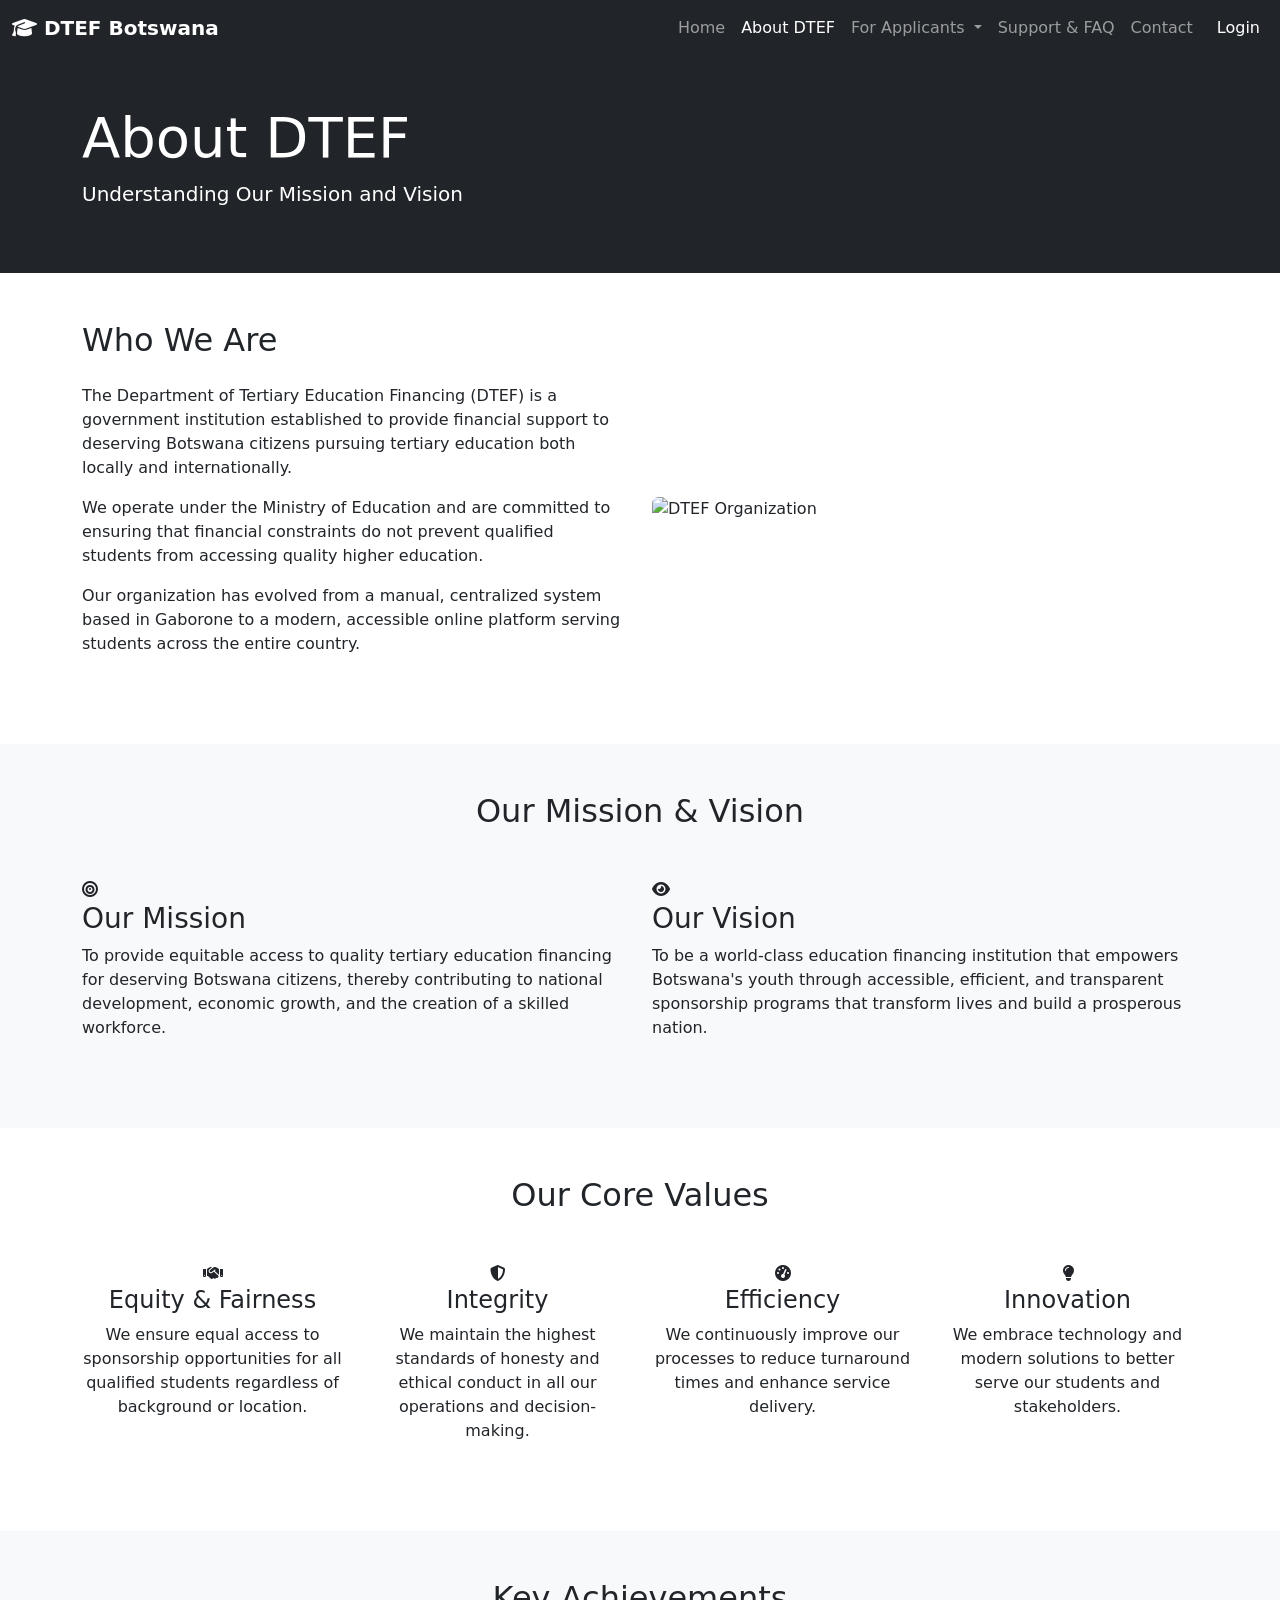
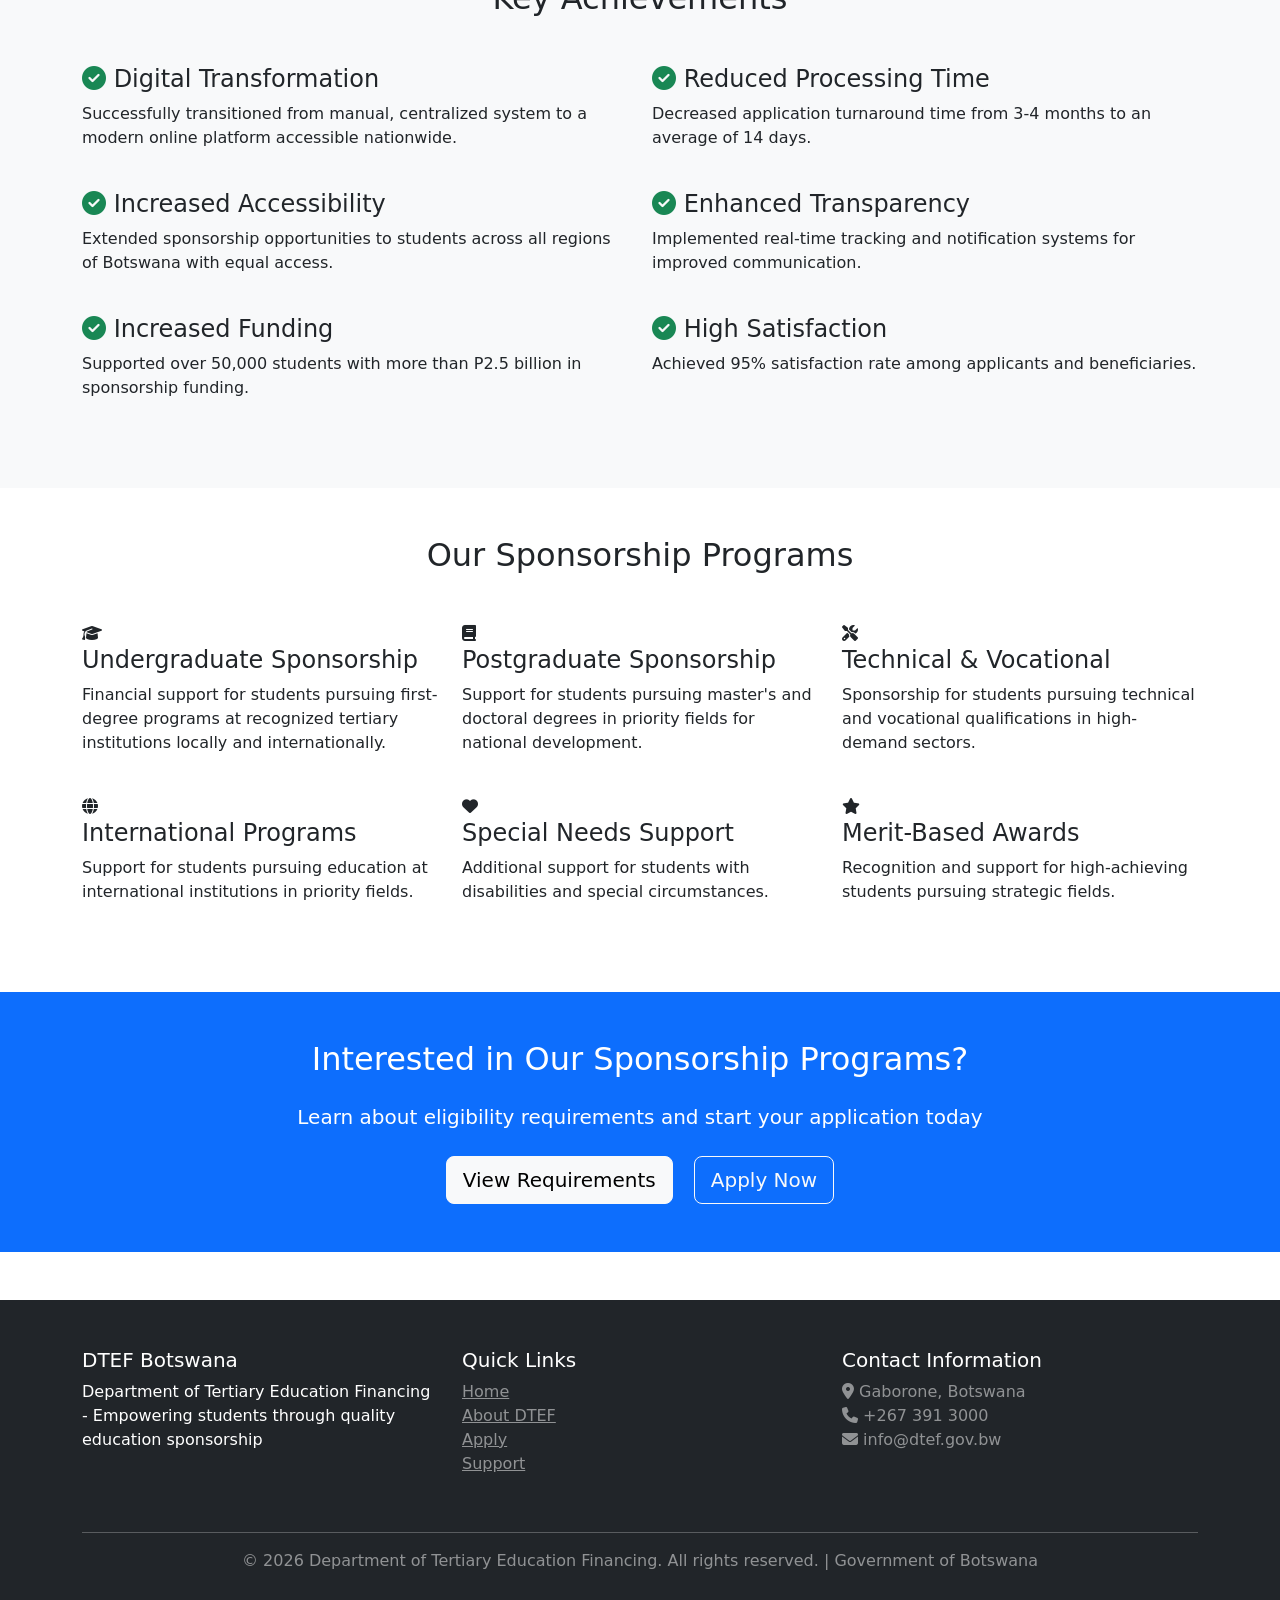
==== about.html @ 0f79ee28 "about.html" ====
<!DOCTYPE html>
<html lang="en">
<head>
    <meta charset="UTF-8">
    <meta name="viewport" content="width=device-width, initial-scale=1.0">
    <meta name="description" content="Learn about DTEF - Department of Tertiary Education Financing in Botswana">
    <title>About DTEF | Department of Tertiary Education Financing</title>
    
    <!-- Bootstrap CSS -->
    <link href="https://cdn.jsdelivr.net/npm/bootstrap@5.3.0/dist/css/bootstrap.min.css" rel="stylesheet">
    <!-- Font Awesome for icons -->
    <link rel="stylesheet" href="https://cdnjs.cloudflare.com/ajax/libs/font-awesome/6.4.0/css/all.min.css">
    <!-- Custom CSS -->
    <link rel="stylesheet" href="css/style.css">
</head>
<body>
    <!-- Navigation Bar -->
    <nav class="navbar navbar-expand-lg navbar-dark bg-dark sticky-top">
        <div class="container-fluid">
            <a class="navbar-brand fw-bold" href="index.html">
                <i class="fas fa-graduation-cap"></i> DTEF Botswana
            </a>
            <button class="navbar-toggler" type="button" data-bs-toggle="collapse" data-bs-target="#navbarNav" aria-controls="navbarNav" aria-expanded="false" aria-label="Toggle navigation">
                <span class="navbar-toggler-icon"></span>
            </button>
            <div class="collapse navbar-collapse" id="navbarNav">
                <ul class="navbar-nav ms-auto">
                    <li class="nav-item">
                        <a class="nav-link" href="index.html">Home</a>
                    </li>
                    <li class="nav-item">
                        <a class="nav-link active" aria-current="page" href="about.html">About DTEF</a>
                    </li>
                    <li class="nav-item dropdown">
                        <a class="nav-link dropdown-toggle" href="#" id="applicantsDropdown" role="button" data-bs-toggle="dropdown" aria-expanded="false">
                            For Applicants
                        </a>
                        <ul class="dropdown-menu" aria-labelledby="applicantsDropdown">
                            <li><a class="dropdown-item" href="apply.html">Apply for Sponsorship</a></li>
                            <li><a class="dropdown-item" href="dashboard.html">Track Application</a></li>
                            <li><a class="dropdown-item" href="requirements.html">Requirements</a></li>
                        </ul>
                    </li>
                    <li class="nav-item">
                        <a class="nav-link" href="support.html">Support & FAQ</a>
                    </li>
                    <li class="nav-item">
                        <a class="nav-link" href="contact.html">Contact</a>
                    </li>
                    <li class="nav-item">
                        <a class="nav-link btn btn-primary text-white ms-2" href="login.html">Login</a>
                    </li>
                </ul>
            </div>
        </div>
    </nav>

    <!-- Page Header -->
    <section class="page-header bg-dark text-white py-5">
        <div class="container">
            <h1 class="display-4">About DTEF</h1>
            <p class="lead">Understanding Our Mission and Vision</p>
        </div>
    </section>

    <!-- Main Content -->
    <main>
        <!-- Organization Overview -->
        <section class="py-5">
            <div class="container">
                <div class="row align-items-center">
                    <div class="col-md-6 mb-4">
                        <h2 class="mb-4">Who We Are</h2>
                        <p class="mb-3">The Department of Tertiary Education Financing (DTEF) is a government institution established to provide financial support to deserving Botswana citizens pursuing tertiary education both locally and internationally.</p>
                        <p class="mb-3">We operate under the Ministry of Education and are committed to ensuring that financial constraints do not prevent qualified students from accessing quality higher education.</p>
                        <p>Our organization has evolved from a manual, centralized system based in Gaborone to a modern, accessible online platform serving students across the entire country.</p>
                    </div>
                    <div class="col-md-6">
                        <img src="images/placeholder-about-detail.jpg" alt="DTEF Organization" class="img-fluid rounded" width="500" height="400">
                    </div>
                </div>
            </div>
        </section>

        <!-- Mission & Vision -->
        <section class="py-5 bg-light">
            <div class="container">
                <h2 class="text-center mb-5">Our Mission & Vision</h2>
                <div class="row">
                    <div class="col-md-6 mb-4">
                        <div class="mission-card">
                            <i class="fas fa-bullseye mission-icon"></i>
                            <h3>Our Mission</h3>
                            <p>To provide equitable access to quality tertiary education financing for deserving Botswana citizens, thereby contributing to national development, economic growth, and the creation of a skilled workforce.</p>
                        </div>
                    </div>
                    <div class="col-md-6 mb-4">
                        <div class="mission-card">
                            <i class="fas fa-eye mission-icon"></i>
                            <h3>Our Vision</h3>
                            <p>To be a world-class education financing institution that empowers Botswana's youth through accessible, efficient, and transparent sponsorship programs that transform lives and build a prosperous nation.</p>
                        </div>
                    </div>
                </div>
            </div>
        </section>

        <!-- Core Values -->
        <section class="py-5">
            <div class="container">
                <h2 class="text-center mb-5">Our Core Values</h2>
                <div class="row">
                    <div class="col-md-3 mb-4">
                        <div class="value-card text-center">
                            <i class="fas fa-handshake value-icon"></i>
                            <h4>Equity & Fairness</h4>
                            <p>We ensure equal access to sponsorship opportunities for all qualified students regardless of background or location.</p>
                        </div>
                    </div>
                    <div class="col-md-3 mb-4">
                        <div class="value-card text-center">
                            <i class="fas fa-shield-alt value-icon"></i>
                            <h4>Integrity</h4>
                            <p>We maintain the highest standards of honesty and ethical conduct in all our operations and decision-making.</p>
                        </div>
                    </div>
                    <div class="col-md-3 mb-4">
                        <div class="value-card text-center">
                            <i class="fas fa-tachometer-alt value-icon"></i>
                            <h4>Efficiency</h4>
                            <p>We continuously improve our processes to reduce turnaround times and enhance service delivery.</p>
                        </div>
                    </div>
                    <div class="col-md-3 mb-4">
                        <div class="value-card text-center">
                            <i class="fas fa-lightbulb value-icon"></i>
                            <h4>Innovation</h4>
                            <p>We embrace technology and modern solutions to better serve our students and stakeholders.</p>
                        </div>
                    </div>
                </div>
            </div>
        </section>

        <!-- Key Achievements -->
        <section class="py-5 bg-light">
            <div class="container">
                <h2 class="text-center mb-5">Key Achievements</h2>
                <div class="row">
                    <div class="col-md-6 mb-4">
                        <div class="achievement-item">
                            <h4><i class="fas fa-check-circle text-success"></i> Digital Transformation</h4>
                            <p>Successfully transitioned from manual, centralized system to a modern online platform accessible nationwide.</p>
                        </div>
                    </div>
                    <div class="col-md-6 mb-4">
                        <div class="achievement-item">
                            <h4><i class="fas fa-check-circle text-success"></i> Reduced Processing Time</h4>
                            <p>Decreased application turnaround time from 3-4 months to an average of 14 days.</p>
                        </div>
                    </div>
                    <div class="col-md-6 mb-4">
                        <div class="achievement-item">
                            <h4><i class="fas fa-check-circle text-success"></i> Increased Accessibility</h4>
                            <p>Extended sponsorship opportunities to students across all regions of Botswana with equal access.</p>
                        </div>
                    </div>
                    <div class="col-md-6 mb-4">
                        <div class="achievement-item">
                            <h4><i class="fas fa-check-circle text-success"></i> Enhanced Transparency</h4>
                            <p>Implemented real-time tracking and notification systems for improved communication.</p>
                        </div>
                    </div>
                    <div class="col-md-6 mb-4">
                        <div class="achievement-item">
                            <h4><i class="fas fa-check-circle text-success"></i> Increased Funding</h4>
                            <p>Supported over 50,000 students with more than P2.5 billion in sponsorship funding.</p>
                        </div>
                    </div>
                    <div class="col-md-6 mb-4">
                        <div class="achievement-item">
                            <h4><i class="fas fa-check-circle text-success"></i> High Satisfaction</h4>
                            <p>Achieved 95% satisfaction rate among applicants and beneficiaries.</p>
                        </div>
                    </div>
                </div>
            </div>
        </section>

        <!-- Sponsorship Programs -->
        <section class="py-5">
            <div class="container">
                <h2 class="text-center mb-5">Our Sponsorship Programs</h2>
                <div class="row">
                    <div class="col-md-4 mb-4">
                        <div class="program-card">
                            <i class="fas fa-graduation-cap program-icon"></i>
                            <h4>Undergraduate Sponsorship</h4>
                            <p>Financial support for students pursuing first-degree programs at recognized tertiary institutions locally and internationally.</p>
                        </div>
                    </div>
                    <div class="col-md-4 mb-4">
                        <div class="program-card">
                            <i class="fas fa-book program-icon"></i>
                            <h4>Postgraduate Sponsorship</h4>
                            <p>Support for students pursuing master's and doctoral degrees in priority fields for national development.</p>
                        </div>
                    </div>
                    <div class="col-md-4 mb-4">
                        <div class="program-card">
                            <i class="fas fa-tools program-icon"></i>
                            <h4>Technical & Vocational</h4>
                            <p>Sponsorship for students pursuing technical and vocational qualifications in high-demand sectors.</p>
                        </div>
                    </div>
                    <div class="col-md-4 mb-4">
                        <div class="program-card">
                            <i class="fas fa-globe program-icon"></i>
                            <h4>International Programs</h4>
                            <p>Support for students pursuing education at international institutions in priority fields.</p>
                        </div>
                    </div>
                    <div class="col-md-4 mb-4">
                        <div class="program-card">
                            <i class="fas fa-heart program-icon"></i>
                            <h4>Special Needs Support</h4>
                            <p>Additional support for students with disabilities and special circumstances.</p>
                        </div>
                    </div>
                    <div class="col-md-4 mb-4">
                        <div class="program-card">
                            <i class="fas fa-star program-icon"></i>
                            <h4>Merit-Based Awards</h4>
                            <p>Recognition and support for high-achieving students pursuing strategic fields.</p>
                        </div>
                    </div>
                </div>
            </div>
        </section>

        <!-- Call to Action -->
        <section class="cta-section py-5 bg-primary text-white">
            <div class="container text-center">
                <h2 class="mb-4">Interested in Our Sponsorship Programs?</h2>
                <p class="lead mb-4">Learn about eligibility requirements and start your application today</p>
                <a href="requirements.html" class="btn btn-light btn-lg me-3">View Requirements</a>
                <a href="apply.html" class="btn btn-outline-light btn-lg">Apply Now</a>
            </div>
        </section>
    </main>

    <!-- Footer -->
    <footer class="bg-dark text-white py-5 mt-5">
        <div class="container">
            <div class="row">
                <div class="col-md-4 mb-4">
                    <h5>DTEF Botswana</h5>
                    <p>Department of Tertiary Education Financing - Empowering students through quality education sponsorship</p>
                </div>
                <div class="col-md-4 mb-4">
                    <h5>Quick Links</h5>
                    <ul class="list-unstyled">
                        <li><a href="index.html" class="text-white-50">Home</a></li>
                        <li><a href="about.html" class="text-white-50">About DTEF</a></li>
                        <li><a href="apply.html" class="text-white-50">Apply</a></li>
                        <li><a href="support.html" class="text-white-50">Support</a></li>
                    </ul>
                </div>
                <div class="col-md-4 mb-4">
                    <h5>Contact Information</h5>
                    <p class="text-white-50">
                        <i class="fas fa-map-marker-alt"></i> Gaborone, Botswana<br>
                        <i class="fas fa-phone"></i> +267 391 3000<br>
                        <i class="fas fa-envelope"></i> info@dtef.gov.bw
                    </p>
                </div>
            </div>
            <hr class="bg-white-50">
            <div class="text-center text-white-50">
                <p>&copy; 2026 Department of Tertiary Education Financing. All rights reserved. | Government of Botswana</p>
            </div>
        </div>
    </footer>

    <!-- Bootstrap JS -->
    <script src="https://cdn.jsdelivr.net/npm/bootstrap@5.3.0/dist/js/bootstrap.bundle.min.js"></script>
    <!-- Custom JS -->
    <script src="js/script.js"></script>
</body>
</html>
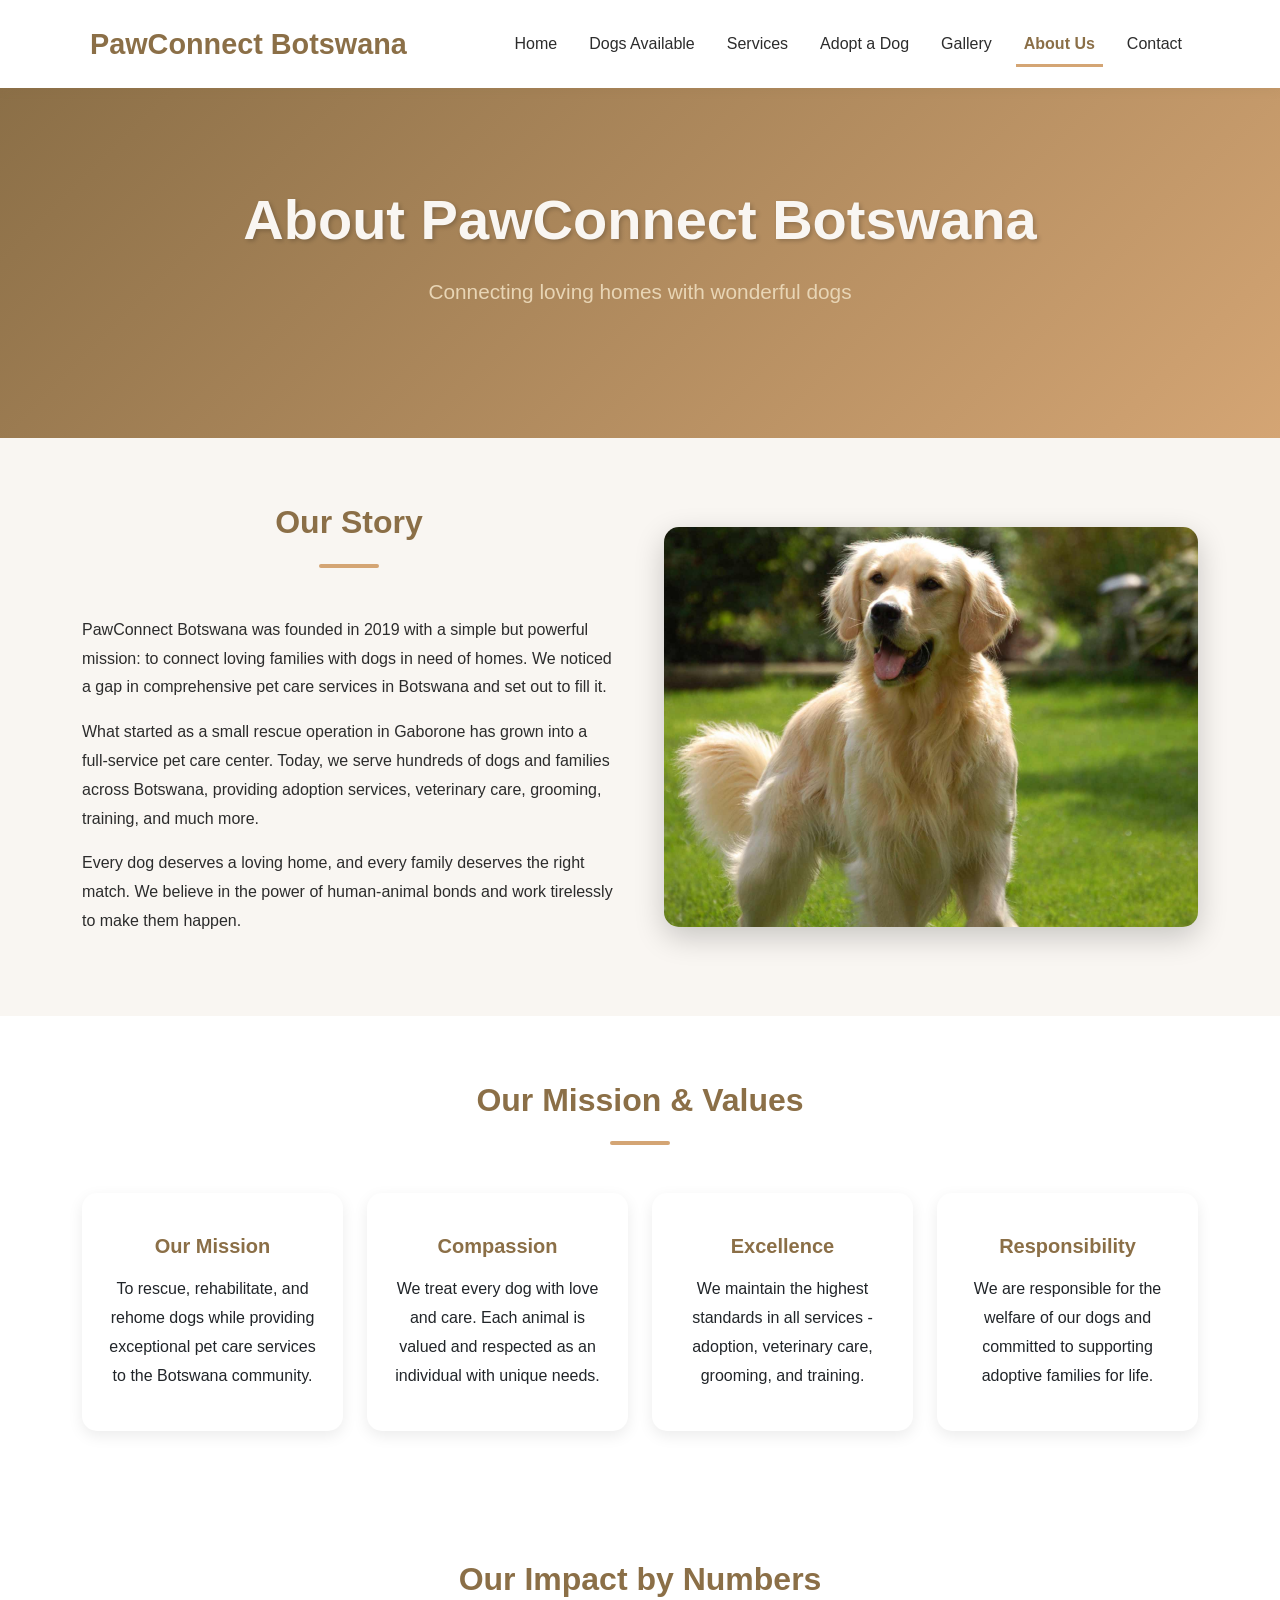
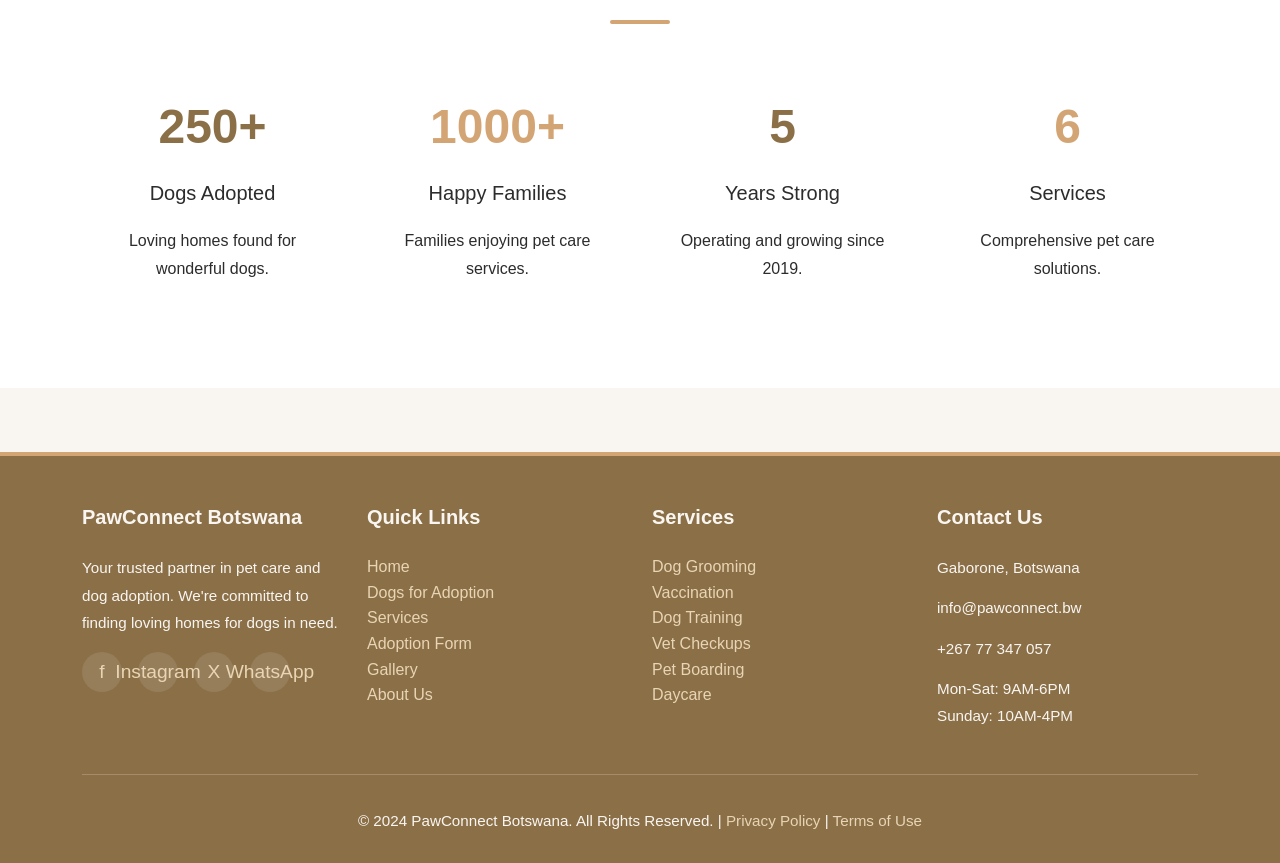
==== commit 70e69106: "Initial commit" ====
--- a/about.html
+++ b/about.html
@@ -3,24 +3,20 @@
 <head>
     <meta charset="UTF-8">
     <meta name="viewport" content="width=device-width, initial-scale=1.0">
-    <meta name="description" content="Learn about DTEF - Department of Tertiary Education Financing in Botswana">
-    <title>About DTEF | Department of Tertiary Education Financing</title>
+    <meta name="description" content="Learn about PawConnect Botswana - our mission, vision, and team dedicated to dog care and adoption.">
+    <title>About Us - PawConnect Botswana</title>
     
-    <!-- Bootstrap CSS -->
+    <!-- Bootstrap 5 CSS -->
     <link href="https://cdn.jsdelivr.net/npm/bootstrap@5.3.0/dist/css/bootstrap.min.css" rel="stylesheet">
-    <!-- Font Awesome for icons -->
-    <link rel="stylesheet" href="https://cdnjs.cloudflare.com/ajax/libs/font-awesome/6.4.0/css/all.min.css">
     <!-- Custom CSS -->
     <link rel="stylesheet" href="css/style.css">
 </head>
 <body>
-    <!-- Navigation Bar -->
-    <nav class="navbar navbar-expand-lg navbar-dark bg-dark sticky-top">
-        <div class="container-fluid">
-            <a class="navbar-brand fw-bold" href="index.html">
-                <i class="fas fa-graduation-cap"></i> DTEF Botswana
-            </a>
-            <button class="navbar-toggler" type="button" data-bs-toggle="collapse" data-bs-target="#navbarNav" aria-controls="navbarNav" aria-expanded="false" aria-label="Toggle navigation">
+    <!-- ======== NAVIGATION BAR ======== -->
+    <nav class="navbar navbar-expand-lg navbar-light sticky-top">
+        <div class="container">
+            <a class="navbar-brand" href="index.html">PawConnect Botswana</a>
+            <button class="navbar-toggler" type="button" data-bs-toggle="collapse" data-bs-target="#navbarNav">
                 <span class="navbar-toggler-icon"></span>
             </button>
             <div class="collapse navbar-collapse" id="navbarNav">
@@ -29,262 +25,204 @@
                         <a class="nav-link" href="index.html">Home</a>
                     </li>
                     <li class="nav-item">
-                        <a class="nav-link active" aria-current="page" href="about.html">About DTEF</a>
-                    </li>
-                    <li class="nav-item dropdown">
-                        <a class="nav-link dropdown-toggle" href="#" id="applicantsDropdown" role="button" data-bs-toggle="dropdown" aria-expanded="false">
-                            For Applicants
-                        </a>
-                        <ul class="dropdown-menu" aria-labelledby="applicantsDropdown">
-                            <li><a class="dropdown-item" href="apply.html">Apply for Sponsorship</a></li>
-                            <li><a class="dropdown-item" href="dashboard.html">Track Application</a></li>
-                            <li><a class="dropdown-item" href="requirements.html">Requirements</a></li>
-                        </ul>
-                    </li>
-                    <li class="nav-item">
-                        <a class="nav-link" href="support.html">Support & FAQ</a>
+                        <a class="nav-link" href="dogs.html">Dogs Available</a>
+                    </li>
+                    <li class="nav-item">
+                        <a class="nav-link" href="services.html">Services</a>
+                    </li>
+                    <li class="nav-item">
+                        <a class="nav-link" href="adoption.html">Adopt a Dog</a>
+                    </li>
+                    <li class="nav-item">
+                        <a class="nav-link" href="gallery.html">Gallery</a>
+                    </li>
+                    <li class="nav-item">
+                        <a class="nav-link active" href="about.html">About Us</a>
                     </li>
                     <li class="nav-item">
                         <a class="nav-link" href="contact.html">Contact</a>
                     </li>
-                    <li class="nav-item">
-                        <a class="nav-link btn btn-primary text-white ms-2" href="login.html">Login</a>
-                    </li>
                 </ul>
             </div>
         </div>
     </nav>
 
-    <!-- Page Header -->
-    <section class="page-header bg-dark text-white py-5">
-        <div class="container">
-            <h1 class="display-4">About DTEF</h1>
-            <p class="lead">Understanding Our Mission and Vision</p>
-        </div>
-    </section>
-
-    <!-- Main Content -->
-    <main>
-        <!-- Organization Overview -->
-        <section class="py-5">
-            <div class="container">
-                <div class="row align-items-center">
-                    <div class="col-md-6 mb-4">
-                        <h2 class="mb-4">Who We Are</h2>
-                        <p class="mb-3">The Department of Tertiary Education Financing (DTEF) is a government institution established to provide financial support to deserving Botswana citizens pursuing tertiary education both locally and internationally.</p>
-                        <p class="mb-3">We operate under the Ministry of Education and are committed to ensuring that financial constraints do not prevent qualified students from accessing quality higher education.</p>
-                        <p>Our organization has evolved from a manual, centralized system based in Gaborone to a modern, accessible online platform serving students across the entire country.</p>
-                    </div>
-                    <div class="col-md-6">
-                        <img src="images/placeholder-about-detail.jpg" alt="DTEF Organization" class="img-fluid rounded" width="500" height="400">
-                    </div>
-                </div>
-            </div>
-        </section>
-
-        <!-- Mission & Vision -->
-        <section class="py-5 bg-light">
-            <div class="container">
-                <h2 class="text-center mb-5">Our Mission & Vision</h2>
-                <div class="row">
-                    <div class="col-md-6 mb-4">
-                        <div class="mission-card">
-                            <i class="fas fa-bullseye mission-icon"></i>
-                            <h3>Our Mission</h3>
-                            <p>To provide equitable access to quality tertiary education financing for deserving Botswana citizens, thereby contributing to national development, economic growth, and the creation of a skilled workforce.</p>
-                        </div>
-                    </div>
-                    <div class="col-md-6 mb-4">
-                        <div class="mission-card">
-                            <i class="fas fa-eye mission-icon"></i>
-                            <h3>Our Vision</h3>
-                            <p>To be a world-class education financing institution that empowers Botswana's youth through accessible, efficient, and transparent sponsorship programs that transform lives and build a prosperous nation.</p>
-                        </div>
-                    </div>
-                </div>
-            </div>
-        </section>
-
-        <!-- Core Values -->
-        <section class="py-5">
-            <div class="container">
-                <h2 class="text-center mb-5">Our Core Values</h2>
-                <div class="row">
-                    <div class="col-md-3 mb-4">
-                        <div class="value-card text-center">
-                            <i class="fas fa-handshake value-icon"></i>
-                            <h4>Equity & Fairness</h4>
-                            <p>We ensure equal access to sponsorship opportunities for all qualified students regardless of background or location.</p>
-                        </div>
-                    </div>
-                    <div class="col-md-3 mb-4">
-                        <div class="value-card text-center">
-                            <i class="fas fa-shield-alt value-icon"></i>
-                            <h4>Integrity</h4>
-                            <p>We maintain the highest standards of honesty and ethical conduct in all our operations and decision-making.</p>
-                        </div>
-                    </div>
-                    <div class="col-md-3 mb-4">
-                        <div class="value-card text-center">
-                            <i class="fas fa-tachometer-alt value-icon"></i>
-                            <h4>Efficiency</h4>
-                            <p>We continuously improve our processes to reduce turnaround times and enhance service delivery.</p>
-                        </div>
-                    </div>
-                    <div class="col-md-3 mb-4">
-                        <div class="value-card text-center">
-                            <i class="fas fa-lightbulb value-icon"></i>
-                            <h4>Innovation</h4>
-                            <p>We embrace technology and modern solutions to better serve our students and stakeholders.</p>
-                        </div>
-                    </div>
-                </div>
-            </div>
-        </section>
-
-        <!-- Key Achievements -->
-        <section class="py-5 bg-light">
-            <div class="container">
-                <h2 class="text-center mb-5">Key Achievements</h2>
-                <div class="row">
-                    <div class="col-md-6 mb-4">
-                        <div class="achievement-item">
-                            <h4><i class="fas fa-check-circle text-success"></i> Digital Transformation</h4>
-                            <p>Successfully transitioned from manual, centralized system to a modern online platform accessible nationwide.</p>
-                        </div>
-                    </div>
-                    <div class="col-md-6 mb-4">
-                        <div class="achievement-item">
-                            <h4><i class="fas fa-check-circle text-success"></i> Reduced Processing Time</h4>
-                            <p>Decreased application turnaround time from 3-4 months to an average of 14 days.</p>
-                        </div>
-                    </div>
-                    <div class="col-md-6 mb-4">
-                        <div class="achievement-item">
-                            <h4><i class="fas fa-check-circle text-success"></i> Increased Accessibility</h4>
-                            <p>Extended sponsorship opportunities to students across all regions of Botswana with equal access.</p>
-                        </div>
-                    </div>
-                    <div class="col-md-6 mb-4">
-                        <div class="achievement-item">
-                            <h4><i class="fas fa-check-circle text-success"></i> Enhanced Transparency</h4>
-                            <p>Implemented real-time tracking and notification systems for improved communication.</p>
-                        </div>
-                    </div>
-                    <div class="col-md-6 mb-4">
-                        <div class="achievement-item">
-                            <h4><i class="fas fa-check-circle text-success"></i> Increased Funding</h4>
-                            <p>Supported over 50,000 students with more than P2.5 billion in sponsorship funding.</p>
-                        </div>
-                    </div>
-                    <div class="col-md-6 mb-4">
-                        <div class="achievement-item">
-                            <h4><i class="fas fa-check-circle text-success"></i> High Satisfaction</h4>
-                            <p>Achieved 95% satisfaction rate among applicants and beneficiaries.</p>
-                        </div>
-                    </div>
-                </div>
-            </div>
-        </section>
-
-        <!-- Sponsorship Programs -->
-        <section class="py-5">
-            <div class="container">
-                <h2 class="text-center mb-5">Our Sponsorship Programs</h2>
-                <div class="row">
-                    <div class="col-md-4 mb-4">
-                        <div class="program-card">
-                            <i class="fas fa-graduation-cap program-icon"></i>
-                            <h4>Undergraduate Sponsorship</h4>
-                            <p>Financial support for students pursuing first-degree programs at recognized tertiary institutions locally and internationally.</p>
-                        </div>
-                    </div>
-                    <div class="col-md-4 mb-4">
-                        <div class="program-card">
-                            <i class="fas fa-book program-icon"></i>
-                            <h4>Postgraduate Sponsorship</h4>
-                            <p>Support for students pursuing master's and doctoral degrees in priority fields for national development.</p>
-                        </div>
-                    </div>
-                    <div class="col-md-4 mb-4">
-                        <div class="program-card">
-                            <i class="fas fa-tools program-icon"></i>
-                            <h4>Technical & Vocational</h4>
-                            <p>Sponsorship for students pursuing technical and vocational qualifications in high-demand sectors.</p>
-                        </div>
-                    </div>
-                    <div class="col-md-4 mb-4">
-                        <div class="program-card">
-                            <i class="fas fa-globe program-icon"></i>
-                            <h4>International Programs</h4>
-                            <p>Support for students pursuing education at international institutions in priority fields.</p>
-                        </div>
-                    </div>
-                    <div class="col-md-4 mb-4">
-                        <div class="program-card">
-                            <i class="fas fa-heart program-icon"></i>
-                            <h4>Special Needs Support</h4>
-                            <p>Additional support for students with disabilities and special circumstances.</p>
-                        </div>
-                    </div>
-                    <div class="col-md-4 mb-4">
-                        <div class="program-card">
-                            <i class="fas fa-star program-icon"></i>
-                            <h4>Merit-Based Awards</h4>
-                            <p>Recognition and support for high-achieving students pursuing strategic fields.</p>
-                        </div>
-                    </div>
-                </div>
-            </div>
-        </section>
-
-        <!-- Call to Action -->
-        <section class="cta-section py-5 bg-primary text-white">
-            <div class="container text-center">
-                <h2 class="mb-4">Interested in Our Sponsorship Programs?</h2>
-                <p class="lead mb-4">Learn about eligibility requirements and start your application today</p>
-                <a href="requirements.html" class="btn btn-light btn-lg me-3">View Requirements</a>
-                <a href="apply.html" class="btn btn-outline-light btn-lg">Apply Now</a>
-            </div>
-        </section>
-    </main>
-
-    <!-- Footer -->
-    <footer class="bg-dark text-white py-5 mt-5">
-        <div class="container">
-            <div class="row">
-                <div class="col-md-4 mb-4">
-                    <h5>DTEF Botswana</h5>
-                    <p>Department of Tertiary Education Financing - Empowering students through quality education sponsorship</p>
-                </div>
-                <div class="col-md-4 mb-4">
+    <!-- ======== PAGE HERO ======== -->
+    <section class="hero-section">
+        <div class="container">
+            <div class="hero-content">
+                <h1>About PawConnect Botswana</h1>
+                <p>Connecting loving homes with wonderful dogs</p>
+            </div>
+        </div>
+    </section>
+
+    <!-- ======== OUR STORY SECTION ======== -->
+    <section class="section-light">
+        <div class="container">
+            <div class="row g-5 align-items-center">
+                <div class="col-lg-6">
+                    <h2>Our Story</h2>
+                    <p>PawConnect Botswana was founded in 2019 with a simple but powerful mission: to connect loving families with dogs in need of homes. We noticed a gap in comprehensive pet care services in Botswana and set out to fill it.</p>
+                    
+                    <p>What started as a small rescue operation in Gaborone has grown into a full-service pet care center. Today, we serve hundreds of dogs and families across Botswana, providing adoption services, veterinary care, grooming, training, and much more.</p>
+                    
+                    <p>Every dog deserves a loving home, and every family deserves the right match. We believe in the power of human-animal bonds and work tirelessly to make them happen.</p>
+                </div>
+                <div class="col-lg-6">
+                    <div style="background-image: url('images/buddygoldenretriever.png'); background-size: cover; background-position: center; border-radius: 15px; height: 400px; box-shadow: 0 10px 30px rgba(0,0,0,0.2);"></div>
+                </div>
+            </div>
+        </div>
+    </section>
+
+    <!-- ======== MISSION & VALUES SECTION ======== -->
+    <section class="section-white">
+        <div class="container">
+            <h2 class="text-center mb-5">Our Mission & Values</h2>
+            
+            <div class="row g-4">
+                <!-- Mission -->
+                <div class="col-md-6 col-lg-3">
+                    <div class="card text-center p-4 h-100">
+                        <div style="font-size: 3rem; margin-bottom: 1rem;"></div>
+                        <h5>Our Mission</h5>
+                        <p>To rescue, rehabilitate, and rehome dogs while providing exceptional pet care services to the Botswana community.</p>
+                    </div>
+                </div>
+
+                <!-- Compassion -->
+                <div class="col-md-6 col-lg-3">
+                    <div class="card text-center p-4 h-100">
+                        <div style="font-size: 3rem; margin-bottom: 1rem;"></div>
+                        <h5>Compassion</h5>
+                        <p>We treat every dog with love and care. Each animal is valued and respected as an individual with unique needs.</p>
+                    </div>
+                </div>
+
+                <!-- Excellence -->
+                <div class="col-md-6 col-lg-3">
+                    <div class="card text-center p-4 h-100">
+                        <div style="font-size: 3rem; margin-bottom: 1rem;"></div>
+                        <h5>Excellence</h5>
+                        <p>We maintain the highest standards in all services - adoption, veterinary care, grooming, and training.</p>
+                    </div>
+                </div>
+
+                <!-- Responsibility -->
+                <div class="col-md-6 col-lg-3">
+                    <div class="card text-center p-4 h-100">
+                        <div style="font-size: 3rem; margin-bottom: 1rem;"></div>
+                        <h5>Responsibility</h5>
+                        <p>We are responsible for the welfare of our dogs and committed to supporting adoptive families for life.</p>
+                    </div>
+                </div>
+            </div>
+        </div>
+    </section>
+
+    <!-- ======== STATISTICS SECTION ======== -->
+    <section class="section-white">
+        <div class="container">
+            <h2 class="text-center mb-5">Our Impact by Numbers</h2>
+            
+            <div class="row g-4 text-center">
+                <div class="col-md-6 col-lg-3">
+                    <div class="p-4">
+                        <h3 class="text-primary" style="font-size: 3rem; font-weight: 700;">250+</h3>
+                        <p class="lead">Dogs Adopted</p>
+                        <p>Loving homes found for wonderful dogs.</p>
+                    </div>
+                </div>
+
+                <div class="col-md-6 col-lg-3">
+                    <div class="p-4">
+                        <h3 class="text-accent" style="font-size: 3rem; font-weight: 700;">1000+</h3>
+                        <p class="lead">Happy Families</p>
+                        <p>Families enjoying pet care services.</p>
+                    </div>
+                </div>
+
+                <div class="col-md-6 col-lg-3">
+                    <div class="p-4">
+                        <h3 class="text-primary" style="font-size: 3rem; font-weight: 700;">5</h3>
+                        <p class="lead">Years Strong</p>
+                        <p>Operating and growing since 2019.</p>
+                    </div>
+                </div>
+
+                <div class="col-md-6 col-lg-3">
+                    <div class="p-4">
+                        <h3 class="text-accent" style="font-size: 3rem; font-weight: 700;">6</h3>
+                        <p class="lead">Services</p>
+                        <p>Comprehensive pet care solutions.</p>
+                    </div>
+                </div>
+            </div>
+        </div>
+    </section>
+
+    <!-- ======== FOOTER ======== -->
+    <footer>
+        <div class="container">
+            <div class="row g-4">
+                <!-- Footer Column 1 -->
+                <div class="col-md-6 col-lg-3">
+                    <h5>PawConnect Botswana</h5>
+                    <p>Your trusted partner in pet care and dog adoption. We're committed to finding loving homes for dogs in need.</p>
+                    <div class="footer-social">
+                        <a href="#" title="Facebook">f</a>
+                        <a href="#" title="Instagram">Instagram</a>
+                        <a href="#" title="Twitter">X</a>
+                        <a href="#" title="WhatsApp">WhatsApp</a>
+                    </div>
+                </div>
+
+                <!-- Footer Column 2 -->
+                <div class="col-md-6 col-lg-3">
                     <h5>Quick Links</h5>
                     <ul class="list-unstyled">
-                        <li><a href="index.html" class="text-white-50">Home</a></li>
-                        <li><a href="about.html" class="text-white-50">About DTEF</a></li>
-                        <li><a href="apply.html" class="text-white-50">Apply</a></li>
-                        <li><a href="support.html" class="text-white-50">Support</a></li>
+                        <li><a href="index.html">Home</a></li>
+                        <li><a href="dogs.html">Dogs for Adoption</a></li>
+                        <li><a href="services.html">Services</a></li>
+                        <li><a href="adoption.html">Adoption Form</a></li>
+                        <li><a href="gallery.html">Gallery</a></li>
+                        <li><a href="about.html">About Us</a></li>
                     </ul>
                 </div>
-                <div class="col-md-4 mb-4">
-                    <h5>Contact Information</h5>
-                    <p class="text-white-50">
-                        <i class="fas fa-map-marker-alt"></i> Gaborone, Botswana<br>
-                        <i class="fas fa-phone"></i> +267 391 3000<br>
-                        <i class="fas fa-envelope"></i> info@dtef.gov.bw
-                    </p>
-                </div>
-            </div>
-            <hr class="bg-white-50">
-            <div class="text-center text-white-50">
-                <p>&copy; 2026 Department of Tertiary Education Financing. All rights reserved. | Government of Botswana</p>
+
+                <!-- Footer Column 3 -->
+                <div class="col-md-6 col-lg-3">
+                    <h5>Services</h5>
+                    <ul class="list-unstyled">
+                        <li><a href="services.html">Dog Grooming</a></li>
+                        <li><a href="services.html">Vaccination</a></li>
+                        <li><a href="services.html">Dog Training</a></li>
+                        <li><a href="services.html">Vet Checkups</a></li>
+                        <li><a href="services.html">Pet Boarding</a></li>
+                        <li><a href="services.html">Daycare</a></li>
+                    </ul>
+                </div>
+
+                <!-- Footer Column 4 -->
+                <div class="col-md-6 col-lg-3">
+                    <h5>Contact Us</h5>
+                    <p>Gaborone, Botswana</p>
+                    <p>info@pawconnect.bw</p>
+                    <p>+267 77 347 057</p>
+                    <p>Mon-Sat: 9AM-6PM<br>Sunday: 10AM-4PM</p>
+                </div>
+            </div>
+
+            <div class="footer-bottom">
+                <p>&copy; 2024 PawConnect Botswana. All Rights Reserved. | <a href="privacy.html">Privacy Policy</a> | <a href="terms.html">Terms of Use</a></p>
             </div>
         </div>
     </footer>
 
-    <!-- Bootstrap JS -->
+    <!-- Bootstrap 5 JS Bundle -->
     <script src="https://cdn.jsdelivr.net/npm/bootstrap@5.3.0/dist/js/bootstrap.bundle.min.js"></script>
-    <!-- Custom JS -->
+    <!-- Custom JavaScript -->
     <script src="js/script.js"></script>
 </body>
 </html>
--- a/css/style.css
+++ b/css/style.css
@@ -0,0 +1,1003 @@
+/* ========================================
+   PawConnect Botswana - Main Stylesheet
+   Modern, Responsive Design for Pet Care
+   ======================================== */
+
+:root {
+    /* Color Palette - Pet-Friendly Theme */
+    --primary-color: #8B6F47;      /* Warm Brown */
+    --secondary-color: #E8D5B5;    /* Light Cream */
+    --accent-color: #D4A574;       /* Golden Brown */
+    --light-bg: #F9F6F2;           /* Off-White Background */
+    --dark-text: #2C2C2C;          /* Dark Gray Text */
+    --light-text: #F9F6F2;         /* Light Text */
+    --success-color: #66BB6A;      /* Green - Positive Actions */
+    --danger-color: #EF5350;       /* Red - Warning/Alert */
+    --info-color: #42A5F5;         /* Blue - Information */
+    --white: #FFFFFF;
+}
+
+/* ========================================
+   Global Styles
+   ======================================== */
+
+* {
+    margin: 0;
+    padding: 0;
+    box-sizing: border-box;
+}
+
+html {
+    scroll-behavior: smooth;
+}
+
+body {
+    font-family: 'Segoe UI', Tahoma, Geneva, Verdana, sans-serif;
+    line-height: 1.6;
+    color: var(--dark-text);
+    background-color: var(--light-bg);
+    overflow-x: hidden;
+}
+
+/* Responsive Typography */
+h1, h2, h3, h4, h5, h6 {
+    font-weight: 700;
+    line-height: 1.3;
+    margin-bottom: 1rem;
+    color: var(--primary-color);
+}
+
+h1 { font-size: 2.5rem; }
+h2 { font-size: 2rem; }
+h3 { font-size: 1.75rem; }
+h4 { font-size: 1.5rem; }
+
+@media (max-width: 768px) {
+    h1 { font-size: 2rem; }
+    h2 { font-size: 1.5rem; }
+    h3 { font-size: 1.25rem; }
+    h4 { font-size: 1.1rem; }
+}
+
+p {
+    margin-bottom: 1rem;
+    font-size: 1rem;
+    line-height: 1.8;
+}
+
+a {
+    color: var(--primary-color);
+    text-decoration: none;
+    transition: all 0.3s ease;
+}
+
+a:hover {
+    color: var(--accent-color);
+    text-decoration: none;
+}
+
+/* ========================================
+   Navigation Bar
+   ======================================== */
+
+.navbar {
+    background-color: var(--white);
+    box-shadow: 0 2px 10px rgba(139, 111, 71, 0.1);
+    padding: 1rem 0;
+}
+
+.navbar-brand {
+    font-size: 1.8rem;
+    font-weight: 700;
+    color: var(--primary-color) !important;
+    display: flex;
+    align-items: center;
+    gap: 0.5rem;
+}
+
+.navbar-brand::before {
+    content: "";
+    font-size: 1.5rem;
+}
+
+.nav-link {
+    font-weight: 500;
+    color: var(--dark-text) !important;
+    margin: 0 0.5rem;
+    position: relative;
+    transition: color 0.3s ease;
+}
+
+.nav-link::after {
+    content: '';
+    position: absolute;
+    bottom: -2px;
+    left: 0;
+    width: 0;
+    height: 3px;
+    background-color: var(--accent-color);
+    transition: width 0.3s ease;
+}
+
+.nav-link:hover {
+    color: var(--primary-color) !important;
+}
+
+.nav-link:hover::after {
+    width: 100%;
+}
+
+.nav-link.active {
+    color: var(--primary-color) !important;
+    font-weight: 700;
+}
+
+.nav-link.active::after {
+    width: 100%;
+}
+
+@media (max-width: 991px) {
+    .nav-link::after {
+        display: none;
+    }
+}
+
+/* ========================================
+   Footer Styles
+   ======================================== */
+
+footer {
+    background-color: var(--primary-color);
+    color: var(--light-text);
+    padding: 3rem 0 1rem;
+    margin-top: 4rem;
+    border-top: 4px solid var(--accent-color);
+}
+
+footer h5 {
+    color: var(--light-text);
+    font-weight: 700;
+    margin-bottom: 1.5rem;
+}
+
+footer a {
+    color: var(--secondary-color);
+    transition: color 0.3s ease;
+}
+
+footer a:hover {
+    color: var(--accent-color);
+}
+
+footer p {
+    margin-bottom: 0.8rem;
+    font-size: 0.95rem;
+}
+
+.footer-social {
+    display: flex;
+    gap: 1rem;
+    margin-top: 1rem;
+}
+
+.footer-social a {
+    display: inline-flex;
+    align-items: center;
+    justify-content: center;
+    width: 40px;
+    height: 40px;
+    background-color: rgba(255, 255, 255, 0.1);
+    border-radius: 50%;
+    font-size: 1.2rem;
+    transition: all 0.3s ease;
+}
+
+.footer-social a:hover {
+    background-color: var(--accent-color);
+    transform: translateY(-3px);
+}
+
+.footer-bottom {
+    border-top: 1px solid rgba(255, 255, 255, 0.2);
+    padding-top: 2rem;
+    margin-top: 2rem;
+    text-align: center;
+    font-size: 0.9rem;
+}
+
+/* ========================================
+   Hero Section & Banners
+   ======================================== */
+
+.hero-section {
+    background: linear-gradient(135deg, var(--primary-color) 0%, var(--accent-color) 100%);
+    color: var(--light-text);
+    padding: 6rem 0;
+    text-align: center;
+    position: relative;
+    overflow: hidden;
+}
+
+.hero-section::before {
+    content: "";
+    position: absolute;
+    font-size: 20rem;
+    opacity: 0.1;
+    right: -5rem;
+    top: -5rem;
+    z-index: 0;
+}
+
+.hero-content {
+    position: relative;
+    z-index: 1;
+}
+
+.hero-section h1 {
+    color: var(--light-text);
+    font-size: 3.5rem;
+    margin-bottom: 1rem;
+    text-shadow: 2px 2px 4px rgba(0, 0, 0, 0.2);
+}
+
+.hero-section p {
+    color: var(--secondary-color);
+    font-size: 1.3rem;
+    margin-bottom: 2rem;
+}
+
+.cta-button {
+    display: inline-block;
+    padding: 0.9rem 2.5rem;
+    background-color: var(--success-color);
+    color: white;
+    border-radius: 50px;
+    font-weight: 600;
+    transition: all 0.3s ease;
+    border: none;
+    cursor: pointer;
+    font-size: 1.1rem;
+}
+
+.cta-button:hover {
+    background-color: #5cb85c;
+    transform: translateY(-2px);
+    box-shadow: 0 5px 15px rgba(102, 187, 106, 0.3);
+    color: white;
+}
+
+@media (max-width: 768px) {
+    .hero-section {
+        padding: 4rem 0;
+    }
+    
+    .hero-section h1 {
+        font-size: 2.2rem;
+    }
+    
+    .hero-section p {
+        font-size: 1.1rem;
+    }
+}
+
+/* ========================================
+   Cards & Content Sections
+   ======================================== */
+
+.card {
+    border: none;
+    border-radius: 15px;
+    box-shadow: 0 5px 15px rgba(0, 0, 0, 0.08);
+    transition: all 0.3s ease;
+    background-color: var(--white);
+    height: 100%;
+}
+
+.card:hover {
+    transform: translateY(-8px);
+    box-shadow: 0 12px 25px rgba(139, 111, 71, 0.15);
+}
+
+.card-body {
+    padding: 1.8rem;
+}
+
+.card-title {
+    color: var(--primary-color);
+    font-weight: 700;
+    margin-bottom: 1rem;
+}
+
+.card-img-top {
+    border-radius: 15px 15px 0 0;
+    height: 250px;
+    object-fit: cover;
+}
+
+.badge-custom {
+    background-color: var(--accent-color);
+    color: var(--white);
+    padding: 0.4rem 0.8rem;
+    border-radius: 20px;
+    font-size: 0.85rem;
+    display: inline-block;
+    margin-right: 0.5rem;
+    margin-bottom: 0.5rem;
+}
+
+/* ========================================
+   Section Spacing & Layout
+   ======================================== */
+
+section {
+    padding: 4rem 0;
+}
+
+section h2 {
+    text-align: center;
+    margin-bottom: 3rem;
+    position: relative;
+    padding-bottom: 1.5rem;
+}
+
+section h2::after {
+    content: '';
+    position: absolute;
+    bottom: 0;
+    left: 50%;
+    transform: translateX(-50%);
+    width: 60px;
+    height: 4px;
+    background-color: var(--accent-color);
+    border-radius: 2px;
+}
+
+.section-light {
+    background-color: var(--light-bg);
+}
+
+.section-white {
+    background-color: var(--white);
+}
+
+/* ========================================
+   Buttons
+   ======================================== */
+
+.btn-primary {
+    background-color: var(--primary-color);
+    border-color: var(--primary-color);
+    color: white;
+    font-weight: 600;
+    padding: 0.7rem 1.8rem;
+    border-radius: 8px;
+    transition: all 0.3s ease;
+}
+
+.btn-primary:hover {
+    background-color: var(--accent-color);
+    border-color: var(--accent-color);
+    color: white;
+    transform: translateY(-2px);
+}
+
+.btn-outline-primary {
+    border-color: var(--primary-color);
+    color: var(--primary-color);
+    font-weight: 600;
+}
+
+.btn-outline-primary:hover {
+    background-color: var(--primary-color);
+    border-color: var(--primary-color);
+    color: white;
+}
+
+.btn-success {
+    background-color: var(--success-color);
+    border-color: var(--success-color);
+    font-weight: 600;
+}
+
+.btn-success:hover {
+    background-color: #5cb85c;
+    border-color: #5cb85c;
+}
+
+/* ========================================
+   Forms & Inputs
+   ======================================== */
+
+.form-control, .form-select {
+    border: 2px solid #E0E0E0;
+    border-radius: 8px;
+    padding: 0.8rem 1rem;
+    font-size: 1rem;
+    transition: all 0.3s ease;
+}
+
+.form-control:focus, .form-select:focus {
+    border-color: var(--primary-color);
+    box-shadow: 0 0 0 0.2rem rgba(139, 111, 71, 0.15);
+}
+
+.form-label {
+    font-weight: 600;
+    color: var(--primary-color);
+    margin-bottom: 0.5rem;
+}
+
+.form-floating > label {
+    color: var(--primary-color);
+}
+
+textarea.form-control {
+    resize: vertical;
+    min-height: 120px;
+}
+
+/* Form Validation Styles */
+.was-validated .form-control:valid {
+    border-color: var(--success-color);
+}
+
+.was-validated .form-control:valid:focus {
+    border-color: var(--success-color);
+    box-shadow: 0 0 0 0.2rem rgba(102, 187, 106, 0.25);
+}
+
+.was-validated .form-control:invalid {
+    border-color: var(--danger-color);
+}
+
+.was-validated .form-control:invalid:focus {
+    border-color: var(--danger-color);
+    box-shadow: 0 0 0 0.2rem rgba(239, 83, 80, 0.25);
+}
+
+.invalid-feedback {
+    color: var(--danger-color);
+    font-size: 0.875rem;
+    margin-top: 0.25rem;
+}
+
+/* ========================================
+   Dog Cards - Adoption Section
+   ======================================== */
+
+.dog-card {
+    border: none;
+    border-radius: 15px;
+    overflow: hidden;
+    box-shadow: 0 5px 15px rgba(0, 0, 0, 0.08);
+    transition: all 0.3s ease;
+}
+
+.dog-card:hover {
+    transform: translateY(-10px);
+    box-shadow: 0 15px 30px rgba(139, 111, 71, 0.2);
+}
+
+.dog-image-wrapper {
+    position: relative;
+    overflow: hidden;
+    height: 280px;
+}
+
+.dog-image-wrapper img {
+    width: 100%;
+    height: 100%;
+    object-fit: cover;
+    transition: transform 0.3s ease;
+}
+
+.dog-card:hover .dog-image-wrapper img {
+    transform: scale(1.05);
+}
+
+.dog-badge {
+    position: absolute;
+    top: 1rem;
+    right: 1rem;
+    background-color: var(--success-color);
+    color: white;
+    padding: 0.5rem 1rem;
+    border-radius: 20px;
+    font-size: 0.85rem;
+    font-weight: 600;
+}
+
+.dog-info {
+    padding: 1.5rem;
+}
+
+.dog-name {
+    font-size: 1.5rem;
+    font-weight: 700;
+    color: var(--primary-color);
+    margin-bottom: 0.5rem;
+}
+
+.dog-details {
+    display: flex;
+    gap: 1rem;
+    margin-bottom: 1rem;
+    flex-wrap: wrap;
+}
+
+.dog-detail {
+    font-size: 0.95rem;
+    color: #666;
+}
+
+.dog-detail strong {
+    color: var(--primary-color);
+}
+
+.dog-description {
+    font-size: 0.95rem;
+    color: #555;
+    margin-bottom: 1.5rem;
+    line-height: 1.6;
+}
+
+/* ========================================
+   Gallery Styles
+   ======================================== */
+
+.gallery-container {
+    display: grid;
+    grid-template-columns: repeat(auto-fill, minmax(250px, 1fr));
+    gap: 2rem;
+}
+
+.gallery-item {
+    position: relative;
+    overflow: hidden;
+    border-radius: 12px;
+    aspect-ratio: 1;
+    cursor: pointer;
+    box-shadow: 0 5px 15px rgba(0, 0, 0, 0.1);
+    transition: all 0.3s ease;
+}
+
+.gallery-item img {
+    width: 100%;
+    height: 100%;
+    object-fit: cover;
+    transition: transform 0.3s ease;
+}
+
+.gallery-item:hover img {
+    transform: scale(1.1) rotate(2deg);
+}
+
+.gallery-overlay {
+    position: absolute;
+    top: 0;
+    left: 0;
+    right: 0;
+    bottom: 0;
+    background-color: rgba(139, 111, 71, 0.7);
+    display: flex;
+    align-items: center;
+    justify-content: center;
+    opacity: 0;
+    transition: opacity 0.3s ease;
+}
+
+.gallery-item:hover .gallery-overlay {
+    opacity: 1;
+}
+
+.gallery-overlay-icon {
+    font-size: 3rem;
+    color: white;
+}
+
+/* ========================================
+   Testimonials
+   ======================================== */
+
+.testimonial-card {
+    background-color: var(--white);
+    padding: 2rem;
+    border-radius: 12px;
+    box-shadow: 0 5px 15px rgba(0, 0, 0, 0.08);
+    border-left: 5px solid var(--accent-color);
+    transition: all 0.3s ease;
+}
+
+.testimonial-card:hover {
+    transform: translateX(5px);
+    box-shadow: 0 8px 20px rgba(139, 111, 71, 0.15);
+}
+
+.testimonial-text {
+    font-style: italic;
+    color: #555;
+    margin-bottom: 1.5rem;
+    line-height: 1.8;
+    font-size: 1rem;
+}
+
+.testimonial-author {
+    font-weight: 700;
+    color: var(--primary-color);
+    margin-bottom: 0.2rem;
+}
+
+.testimonial-role {
+    font-size: 0.9rem;
+    color: #999;
+}
+
+.stars {
+    color: #FFB800;
+    margin-bottom: 1rem;
+    font-size: 1.1rem;
+    letter-spacing: 0.2rem;
+}
+
+/* ========================================
+   Carousel & Sliders
+   ======================================== */
+
+.carousel {
+    border-radius: 15px;
+    overflow: hidden;
+    box-shadow: 0 5px 20px rgba(0, 0, 0, 0.1);
+}
+
+.carousel-item {
+    height: 400px;
+}
+
+.carousel-item img {
+    object-fit: cover;
+    height: 100%;
+}
+
+.carousel-caption {
+    background: linear-gradient(to top, rgba(0, 0, 0, 0.5), transparent);
+    bottom: 0;
+    padding: 2rem;
+}
+
+.carousel-control-prev, .carousel-control-next {
+    width: 50px;
+    background-color: rgba(0, 0, 0, 0.3);
+    border-radius: 50%;
+    opacity: 0.7;
+    transition: all 0.3s ease;
+}
+
+.carousel-control-prev:hover, .carousel-control-next:hover {
+    opacity: 1;
+    background-color: rgba(139, 111, 71, 0.7);
+}
+
+/* ========================================
+   Animations
+   ======================================== */
+
+@keyframes fadeInUp {
+    from {
+        opacity: 0;
+        transform: translateY(30px);
+    }
+    to {
+        opacity: 1;
+        transform: translateY(0);
+    }
+}
+
+@keyframes slideInLeft {
+    from {
+        opacity: 0;
+        transform: translateX(-30px);
+    }
+    to {
+        opacity: 1;
+        transform: translateX(0);
+    }
+}
+
+@keyframes slideInRight {
+    from {
+        opacity: 0;
+        transform: translateX(30px);
+    }
+    to {
+        opacity: 1;
+        transform: translateX(0);
+    }
+}
+
+@keyframes bounce {
+    0%, 100% {
+        transform: translateY(0);
+    }
+    50% {
+        transform: translateY(-10px);
+    }
+}
+
+.fade-in {
+    animation: fadeInUp 0.6s ease-out;
+}
+
+.slide-in-left {
+    animation: slideInLeft 0.6s ease-out;
+}
+
+.slide-in-right {
+    animation: slideInRight 0.6s ease-out;
+}
+
+.bounce {
+    animation: bounce 0.6s ease-out;
+}
+
+/* ========================================
+   Service Icons & Features
+   ======================================== */
+
+.service-icon {
+    font-size: 3.5rem;
+    margin-bottom: 1rem;
+    transition: all 0.3s ease;
+}
+
+.service-card {
+    text-align: center;
+    padding: 2rem;
+}
+
+.service-card:hover .service-icon {
+    transform: translateY(-10px) scale(1.1);
+    color: var(--accent-color);
+}
+
+.service-card h4 {
+    margin: 1rem 0;
+}
+
+/* ========================================
+   Process Steps
+   ======================================== */
+
+.process-step {
+    position: relative;
+    text-align: center;
+}
+
+.step-number {
+    display: inline-flex;
+    align-items: center;
+    justify-content: center;
+    width: 60px;
+    height: 60px;
+    background-color: var(--primary-color);
+    color: white;
+    border-radius: 50%;
+    font-size: 1.8rem;
+    font-weight: 700;
+    margin-bottom: 1.5rem;
+}
+
+.step-title {
+    font-size: 1.3rem;
+    font-weight: 700;
+    color: var(--primary-color);
+    margin-bottom: 0.8rem;
+}
+
+.step-description {
+    color: #666;
+    font-size: 0.95rem;
+}
+
+.process-connector {
+    position: absolute;
+    top: 30px;
+    right: -50%;
+    width: 100%;
+    height: 3px;
+    background-color: var(--accent-color);
+    transform: translateY(-50%);
+}
+
+.process-step:last-child .process-connector {
+    display: none;
+}
+
+/* ========================================
+   Contact Information
+   ======================================== */
+
+.contact-info {
+    display: flex;
+    align-items: center;
+    gap: 1rem;
+    margin-bottom: 1.5rem;
+    padding: 1.5rem;
+    background-color: var(--light-bg);
+    border-radius: 10px;
+    transition: all 0.3s ease;
+}
+
+.contact-info:hover {
+    background-color: var(--secondary-color);
+}
+
+.contact-icon {
+    font-size: 2rem;
+    color: var(--primary-color);
+}
+
+.contact-details h5 {
+    margin-bottom: 0.2rem;
+}
+
+.contact-details p {
+    margin: 0;
+    color: #666;
+}
+
+/* ========================================
+   Loading & Utility Classes
+   ======================================== */
+
+.text-primary {
+    color: var(--primary-color) !important;
+}
+
+.text-accent {
+    color: var(--accent-color) !important;
+}
+
+.bg-primary {
+    background-color: var(--primary-color) !important;
+}
+
+.bg-accent {
+    background-color: var(--accent-color) !important;
+}
+
+.border-accent {
+    border-color: var(--accent-color) !important;
+}
+
+.shadow-custom {
+    box-shadow: 0 5px 15px rgba(139, 111, 71, 0.2) !important;
+}
+
+.rounded-custom {
+    border-radius: 15px !important;
+}
+
+/* ========================================
+   Responsive Design - Tablets
+   ======================================== */
+
+@media (max-width: 991px) {
+    section {
+        padding: 3rem 0;
+    }
+    
+    .gallery-container {
+        grid-template-columns: repeat(auto-fill, minmax(200px, 1fr));
+        gap: 1.5rem;
+    }
+    
+    .process-connector {
+        display: none;
+    }
+}
+
+/* ========================================
+   Responsive Design - Mobile
+   ======================================== */
+
+@media (max-width: 576px) {
+    :root {
+        font-size: 14px;
+    }
+    
+    section {
+        padding: 2rem 0;
+    }
+    
+    h1 { font-size: 1.8rem; }
+    h2 { font-size: 1.3rem; }
+    h3 { font-size: 1.1rem; }
+    
+    .card-body {
+        padding: 1.2rem;
+    }
+    
+    .hero-section {
+        padding: 3rem 0;
+    }
+    
+    .hero-section h1 {
+        font-size: 1.8rem;
+    }
+    
+    .hero-section p {
+        font-size: 0.95rem;
+    }
+    
+    .gallery-container {
+        grid-template-columns: repeat(2, 1fr);
+        gap: 1rem;
+    }
+    
+    .gallery-item {
+        aspect-ratio: auto;
+        height: 150px;
+    }
+    
+    .dog-image-wrapper {
+        height: 200px;
+    }
+    
+    .carousel-item {
+        height: 250px;
+    }
+    
+    .service-icon {
+        font-size: 2.5rem;
+    }
+    
+    .contact-info {
+        flex-direction: column;
+        text-align: center;
+    }
+    
+    .contact-icon {
+        font-size: 2.5rem;
+    }
+    
+    .testimonial-card {
+        padding: 1.5rem;
+    }
+    
+    .step-number {
+        width: 50px;
+        height: 50px;
+        font-size: 1.5rem;
+    }
+}
+
+/* ========================================
+   Accessibility
+   ======================================== */
+
+.sr-only {
+    position: absolute;
+    width: 1px;
+    height: 1px;
+    padding: 0;
+    margin: -1px;
+    overflow: hidden;
+    clip: rect(0, 0, 0, 0);
+    white-space: nowrap;
+    border-width: 0;
+}
+
+/* Focus styles for keyboard navigation */
+a:focus, button:focus, input:focus, select:focus, textarea:focus {
+    outline: 2px solid var(--primary-color);
+    outline-offset: 2px;
+}
+
+/* Reduced motion preference */
+@media (prefers-reduced-motion: reduce) {
+    * {
+        animation-duration: 0.01ms !important;
+        animation-iteration-count: 1 !important;
+        transition-duration: 0.01ms !important;
+    }
+}
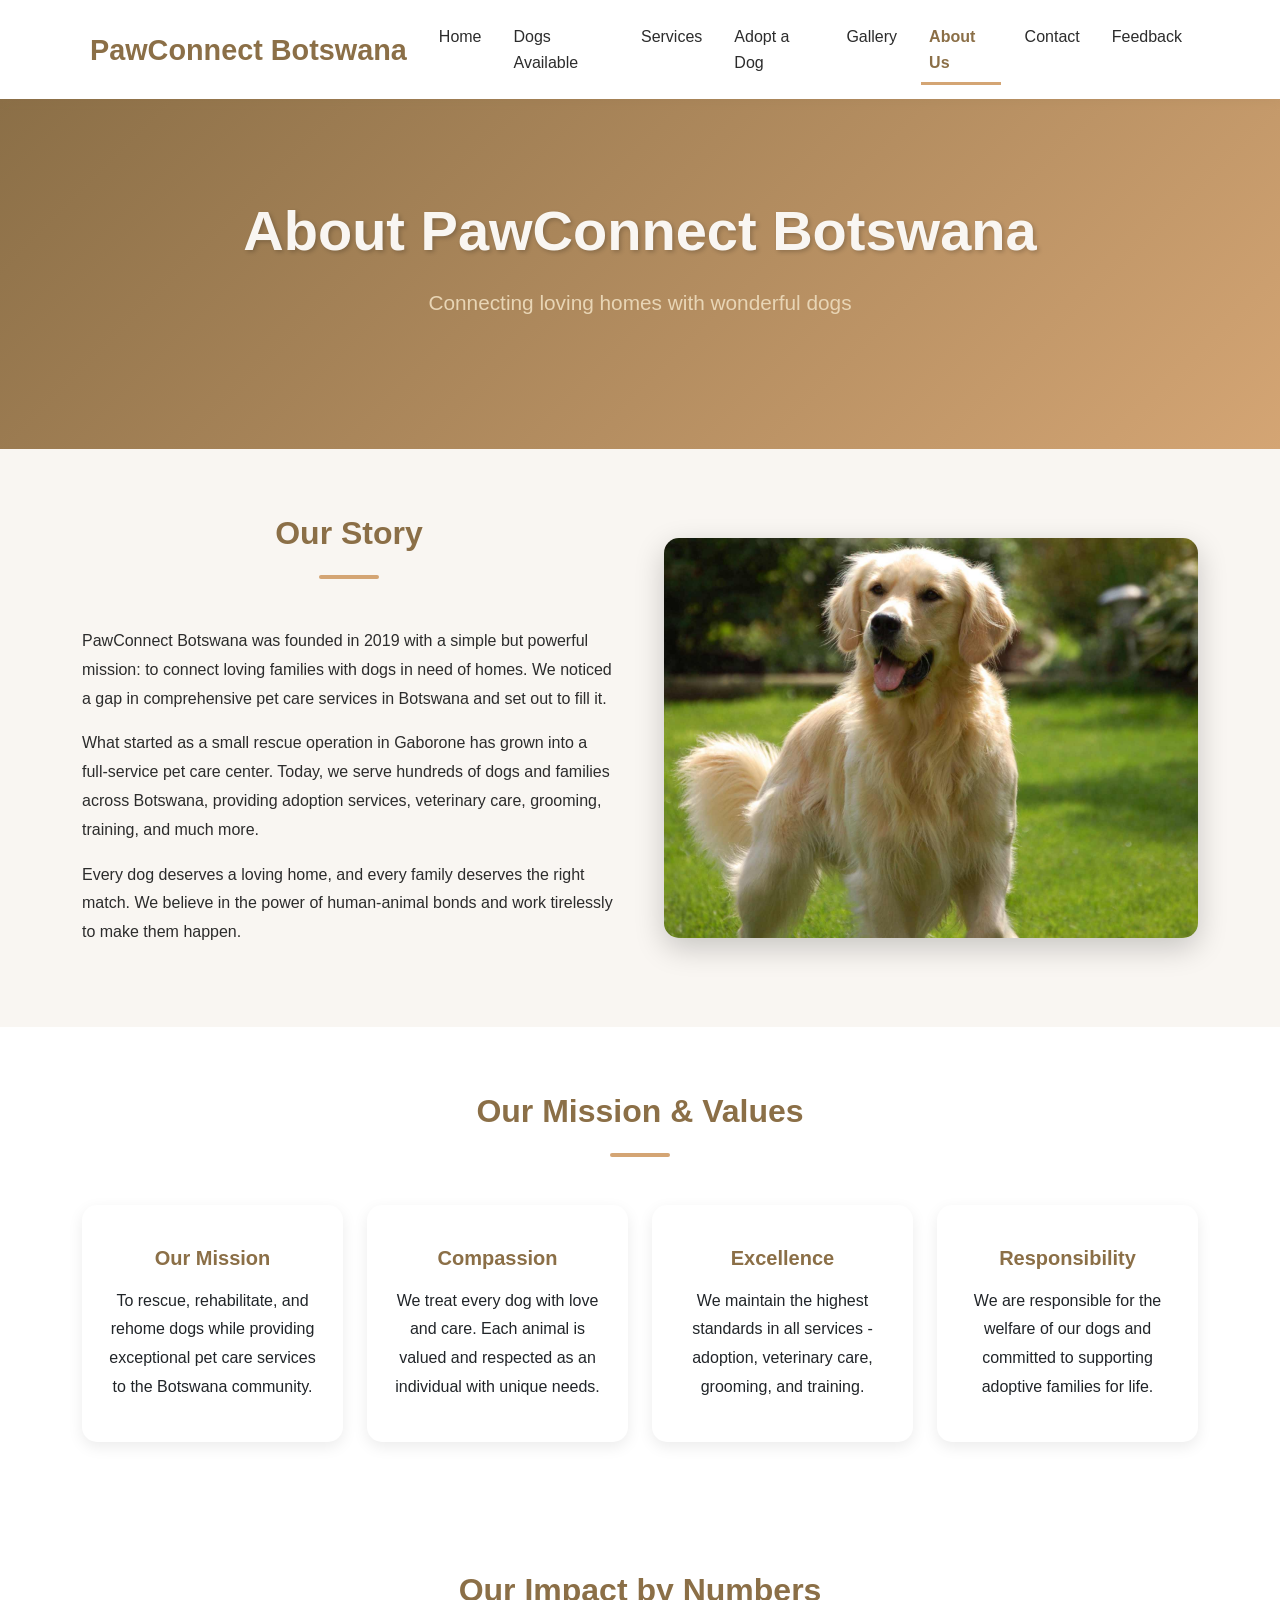
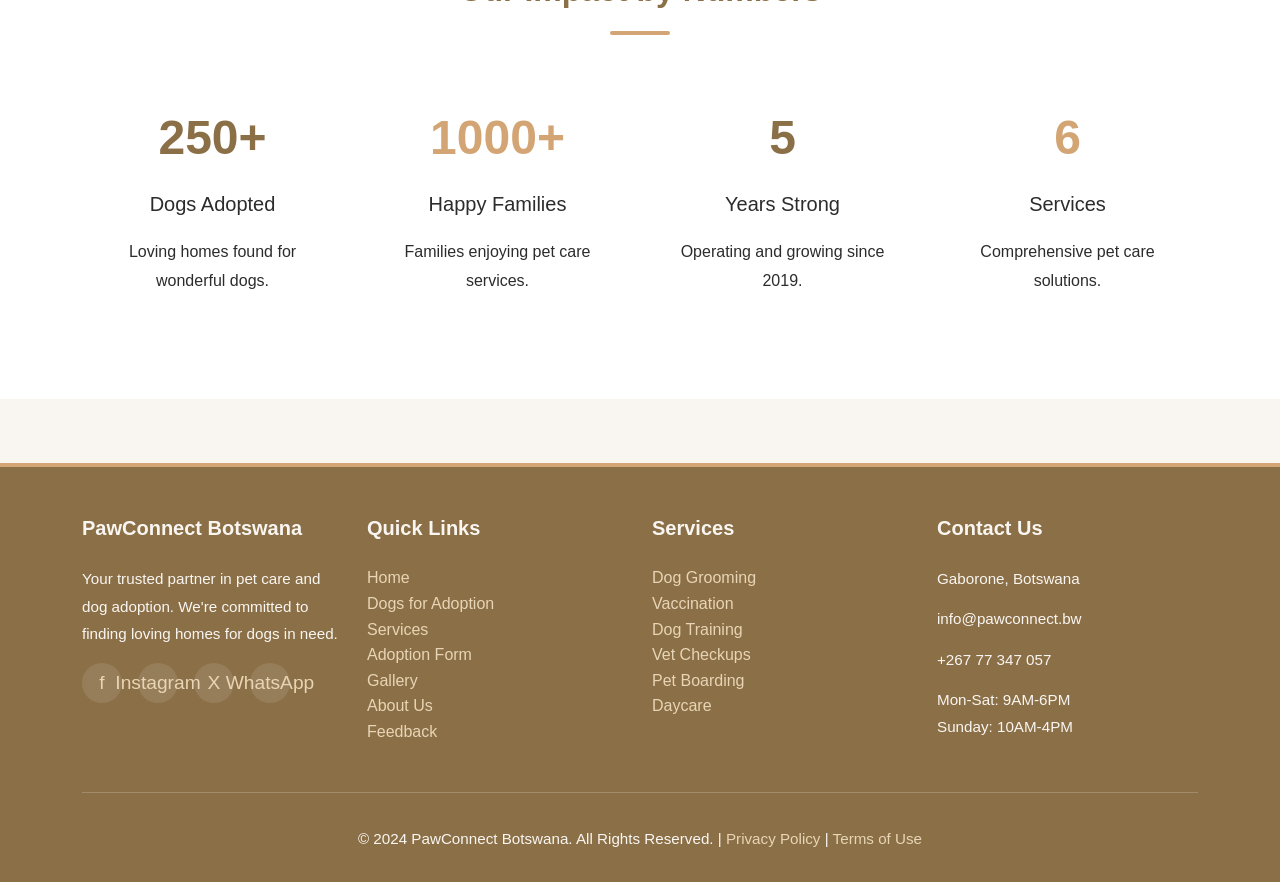
==== commit ba6175b3: "Updated existing website pages" ====
--- a/about.html
+++ b/about.html
@@ -12,7 +12,7 @@
     <link rel="stylesheet" href="css/style.css">
 </head>
 <body>
-    <!-- ======== NAVIGATION BAR ======== -->
+    <!-- NAVIGATION BAR -->
     <nav class="navbar navbar-expand-lg navbar-light sticky-top">
         <div class="container">
             <a class="navbar-brand" href="index.html">PawConnect Botswana</a>
@@ -42,12 +42,15 @@
                     <li class="nav-item">
                         <a class="nav-link" href="contact.html">Contact</a>
                     </li>
+                    <li class="nav-item">
+                        <a class="nav-link" href="feedback.html">Feedback</a>
+                    </li>
                 </ul>
             </div>
         </div>
     </nav>
 
-    <!-- ======== PAGE HERO ======== -->
+    <!-- PAGE HERO -->
     <section class="hero-section">
         <div class="container">
             <div class="hero-content">
@@ -57,7 +60,7 @@
         </div>
     </section>
 
-    <!-- ======== OUR STORY SECTION ======== -->
+    <!-- OUR STORY SECTION -->
     <section class="section-light">
         <div class="container">
             <div class="row g-5 align-items-center">
@@ -76,7 +79,7 @@
         </div>
     </section>
 
-    <!-- ======== MISSION & VALUES SECTION ======== -->
+    <!-- MISSION & VALUES SECTION -->
     <section class="section-white">
         <div class="container">
             <h2 class="text-center mb-5">Our Mission & Values</h2>
@@ -121,7 +124,7 @@
         </div>
     </section>
 
-    <!-- ======== STATISTICS SECTION ======== -->
+    <!-- STATISTICS SECTION -->
     <section class="section-white">
         <div class="container">
             <h2 class="text-center mb-5">Our Impact by Numbers</h2>
@@ -162,7 +165,7 @@
         </div>
     </section>
 
-    <!-- ======== FOOTER ======== -->
+    <!-- FOOTER -->
     <footer>
         <div class="container">
             <div class="row g-4">
@@ -188,6 +191,7 @@
                         <li><a href="adoption.html">Adoption Form</a></li>
                         <li><a href="gallery.html">Gallery</a></li>
                         <li><a href="about.html">About Us</a></li>
+                        <li><a href="feedback.html">Feedback</a></li>
                     </ul>
                 </div>
 
--- a/css/style.css
+++ b/css/style.css
@@ -1,7 +1,5 @@
-/* ========================================
-   PawConnect Botswana - Main Stylesheet
-   Modern, Responsive Design for Pet Care
-   ======================================== */
+/* PawConnect Botswana - Main Stylesheet
+   Modern, Responsive Design for Pet Care */
 
 :root {
     /* Color Palette - Pet-Friendly Theme */
@@ -17,9 +15,7 @@
     --white: #FFFFFF;
 }
 
-/* ========================================
-   Global Styles
-   ======================================== */
+/* Global Styles */
 
 * {
     margin: 0;
@@ -76,9 +72,7 @@
     text-decoration: none;
 }
 
-/* ========================================
-   Navigation Bar
-   ======================================== */
+/* Navigation Bar */
 
 .navbar {
     background-color: var(--white);
@@ -142,9 +136,7 @@
     }
 }
 
-/* ========================================
-   Footer Styles
-   ======================================== */
+/* Footer Styles */
 
 footer {
     background-color: var(--primary-color);
@@ -205,9 +197,7 @@
     font-size: 0.9rem;
 }
 
-/* ========================================
-   Hero Section & Banners
-   ======================================== */
+/* Hero Section & Banners */
 
 .hero-section {
     background: linear-gradient(135deg, var(--primary-color) 0%, var(--accent-color) 100%);
@@ -280,9 +270,7 @@
     }
 }
 
-/* ========================================
-   Cards & Content Sections
-   ======================================== */
+/* Cards & Content Sections */
 
 .card {
     border: none;
@@ -325,12 +313,16 @@
     margin-bottom: 0.5rem;
 }
 
-/* ========================================
-   Section Spacing & Layout
-   ======================================== */
+/* Section Spacing & Layout */
 
 section {
     padding: 4rem 0;
+}
+
+/* Ensure sections render above decorative pseudo-elements and avoid overlap */
+section {
+    position: relative;
+    z-index: 1;
 }
 
 section h2 {
@@ -360,9 +352,7 @@
     background-color: var(--white);
 }
 
-/* ========================================
-   Buttons
-   ======================================== */
+/* Buttons */
 
 .btn-primary {
     background-color: var(--primary-color);
@@ -404,9 +394,7 @@
     border-color: #5cb85c;
 }
 
-/* ========================================
-   Forms & Inputs
-   ======================================== */
+/* Forms & Inputs */
 
 .form-control, .form-select {
     border: 2px solid #E0E0E0;
@@ -461,9 +449,7 @@
     margin-top: 0.25rem;
 }
 
-/* ========================================
-   Dog Cards - Adoption Section
-   ======================================== */
+/* Dog Cards - Adoption Section */
 
 .dog-card {
     border: none;
@@ -541,9 +527,7 @@
     line-height: 1.6;
 }
 
-/* ========================================
-   Gallery Styles
-   ======================================== */
+/* Gallery Styles */
 
 .gallery-container {
     display: grid;
@@ -595,9 +579,7 @@
     color: white;
 }
 
-/* ========================================
-   Testimonials
-   ======================================== */
+/* Testimonials */
 
 .testimonial-card {
     background-color: var(--white);
@@ -639,9 +621,7 @@
     letter-spacing: 0.2rem;
 }
 
-/* ========================================
-   Carousel & Sliders
-   ======================================== */
+/* Carousel & Sliders */
 
 .carousel {
     border-radius: 15px;
@@ -677,9 +657,7 @@
     background-color: rgba(139, 111, 71, 0.7);
 }
 
-/* ========================================
-   Animations
-   ======================================== */
+/* Animations */
 
 @keyframes fadeInUp {
     from {
@@ -739,9 +717,7 @@
     animation: bounce 0.6s ease-out;
 }
 
-/* ========================================
-   Service Icons & Features
-   ======================================== */
+/* Service Icons & Features */
 
 .service-icon {
     font-size: 3.5rem;
@@ -763,9 +739,7 @@
     margin: 1rem 0;
 }
 
-/* ========================================
-   Process Steps
-   ======================================== */
+/* Process Steps */
 
 .process-step {
     position: relative;
@@ -812,9 +786,7 @@
     display: none;
 }
 
-/* ========================================
-   Contact Information
-   ======================================== */
+/* Contact Information */
 
 .contact-info {
     display: flex;
@@ -845,9 +817,7 @@
     color: #666;
 }
 
-/* ========================================
-   Loading & Utility Classes
-   ======================================== */
+/* Loading & Utility Classes */
 
 .text-primary {
     color: var(--primary-color) !important;
@@ -877,9 +847,7 @@
     border-radius: 15px !important;
 }
 
-/* ========================================
-   Responsive Design - Tablets
-   ======================================== */
+/* Responsive Design - Tablets */
 
 @media (max-width: 991px) {
     section {
@@ -896,9 +864,7 @@
     }
 }
 
-/* ========================================
-   Responsive Design - Mobile
-   ======================================== */
+/* Responsive Design - Mobile */
 
 @media (max-width: 576px) {
     :root {
@@ -954,6 +920,7 @@
     .contact-info {
         flex-direction: column;
         text-align: center;
+        gap: 1rem;
     }
     
     .contact-icon {
@@ -971,9 +938,7 @@
     }
 }
 
-/* ========================================
-   Accessibility
-   ======================================== */
+/* Accessibility */
 
 .sr-only {
     position: absolute;
